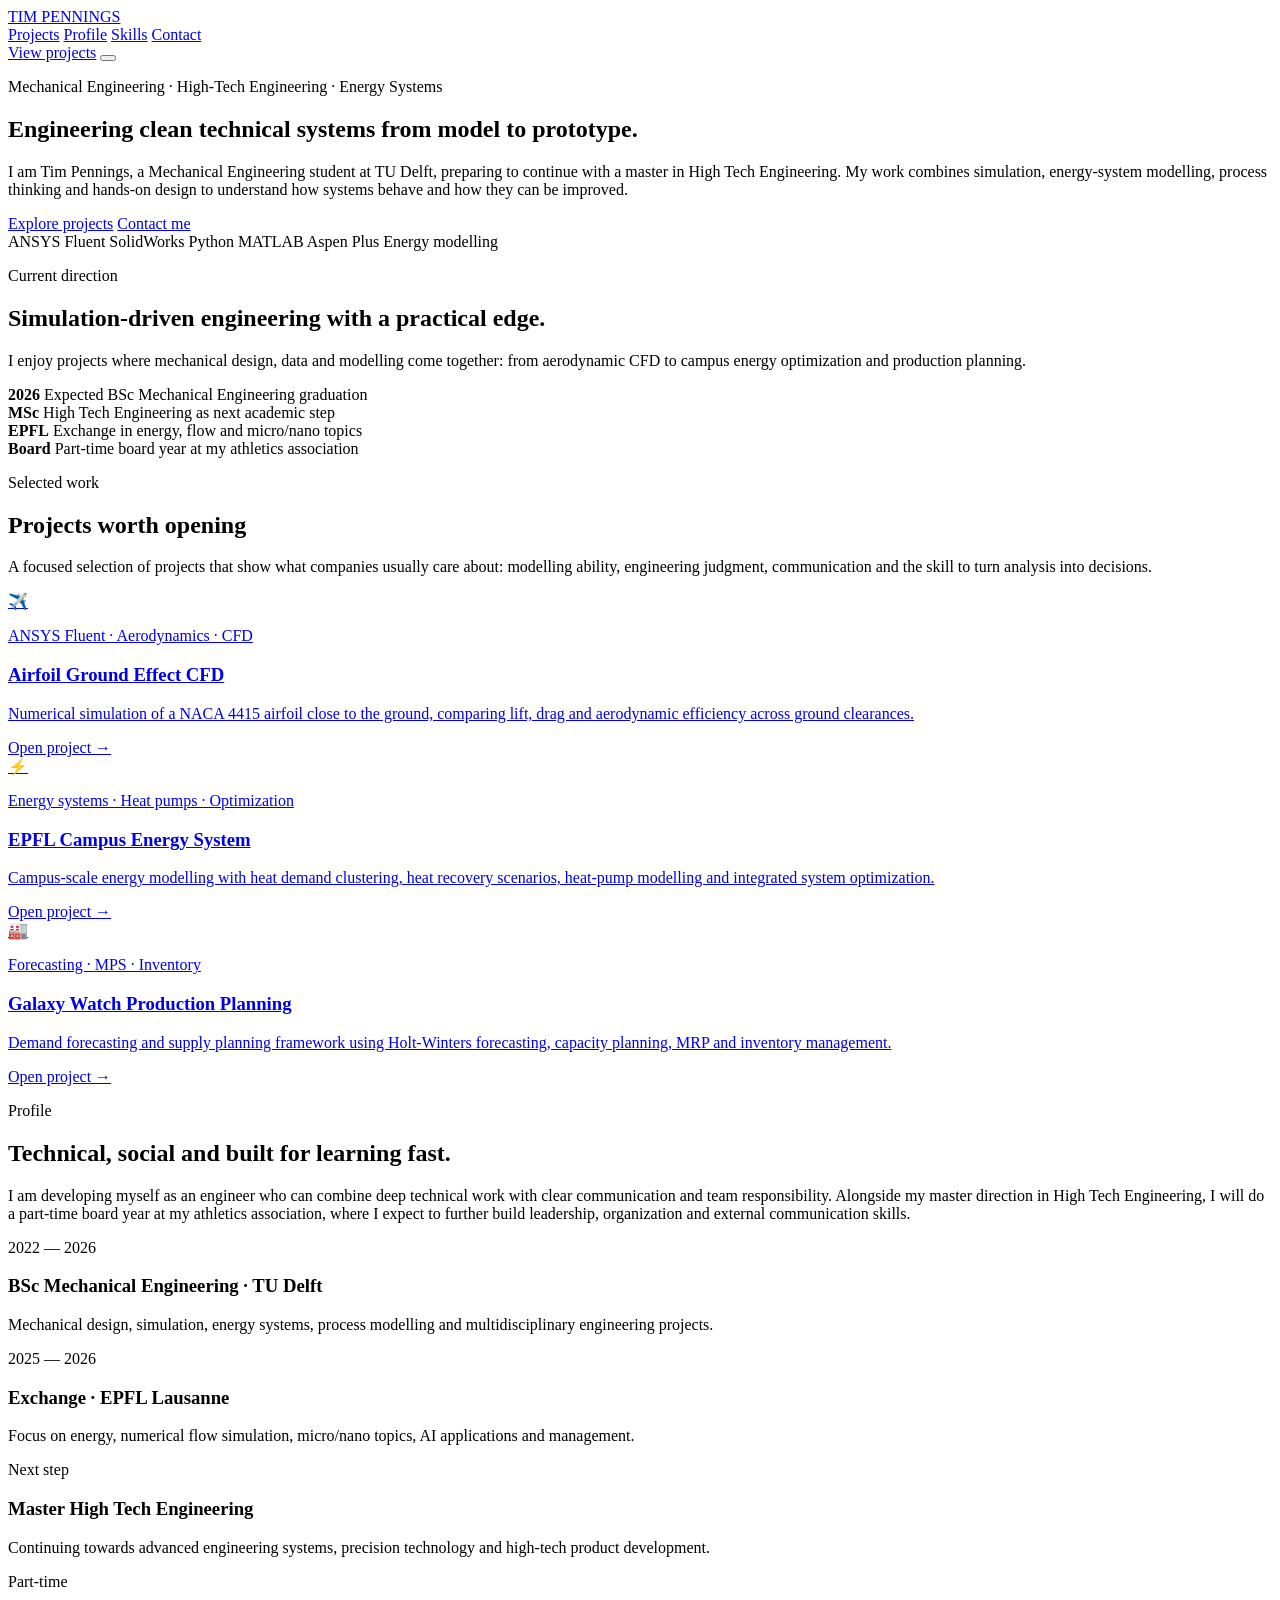
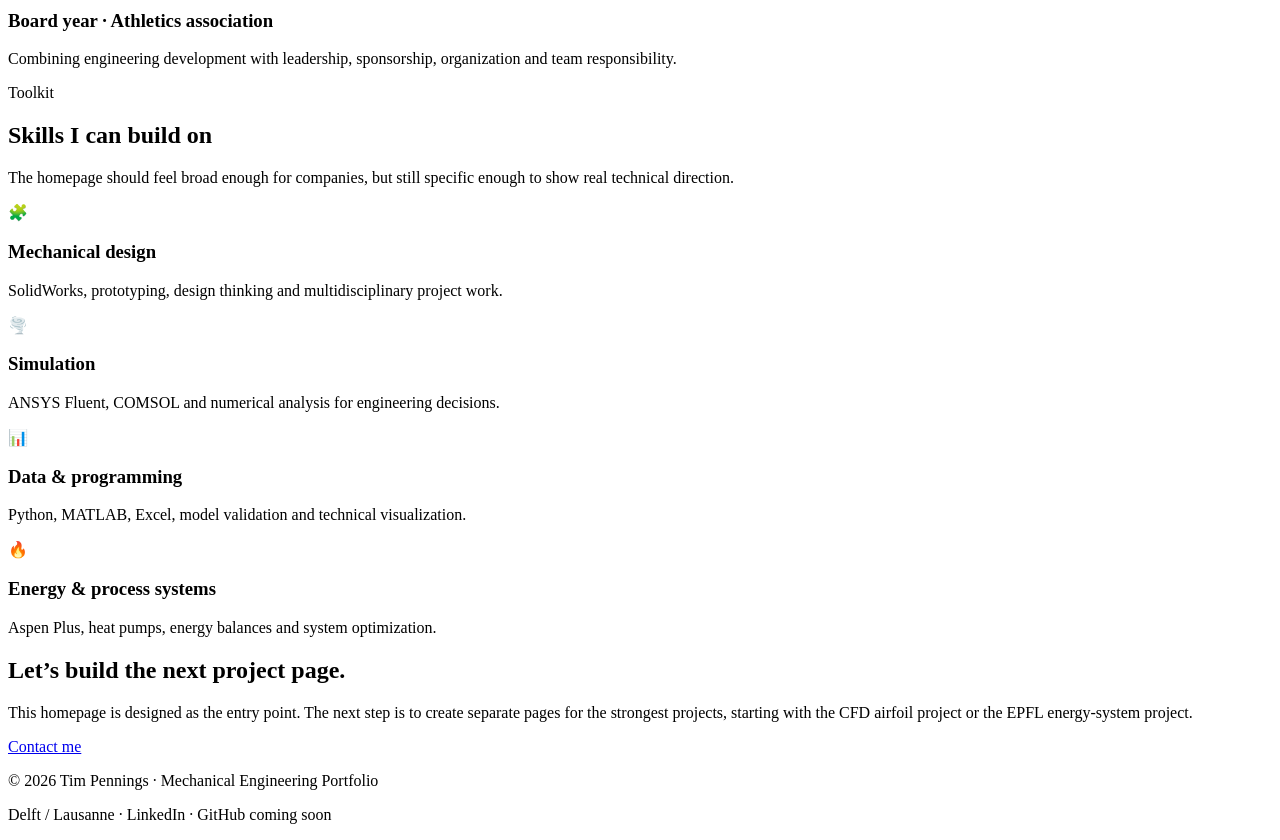
==== Portfolio-Website/index.html @ 26340cb0 "Initial portfolio structure" ====
<!DOCTYPE html>
<html lang="en">
<head>
  <meta charset="UTF-8" />
  <meta name="viewport" content="width=device-width, initial-scale=1.0" />

  <title>Tim Pennings | Mechanical Engineering Portfolio</title>
  <meta
    name="description"
    content="Portfolio of Tim Pennings, Mechanical Engineering student focused on simulation, energy systems, process modelling and high-tech engineering."
  />

  <!-- Fonts -->
  <link rel="preload" href="assets/fonts/inter.woff2" as="font" type="font/woff2" crossorigin />

  <!-- CSS -->
  <link rel="stylesheet" href="assets/css/normalize.css" />
  <link rel="stylesheet" href="assets/css/styles.css" />
</head>

<body>
  <header class="site-header">
    <div class="container nav-wrapper">
      <a href="index.html" class="logo" aria-label="Tim Pennings homepage">
        TIM PENNINGS
      </a>

      <nav class="main-nav" aria-label="Main navigation">
        <a href="#projects">Projects</a>
        <a href="#profile">Profile</a>
        <a href="#skills">Skills</a>
        <a href="#contact">Contact</a>
      </nav>

      <a href="#projects" class="btn btn-small btn-outline">View projects</a>

      <button class="mobile-menu-button" aria-label="Open navigation" aria-expanded="false">
        <span></span>
        <span></span>
      </button>
    </div>
  </header>

  <main>
    <!-- HERO -->
    <section class="hero section-padding" id="home">
      <div class="container hero-grid">
        <div class="hero-content fade-in">
          <p class="eyebrow">
            <span class="status-dot"></span>
            Mechanical Engineering · High-Tech Engineering · Energy Systems
          </p>

          <h1>
            Engineering clean technical systems from
            <span>model to prototype.</span>
          </h1>

          <p class="hero-intro">
            I am Tim Pennings, a Mechanical Engineering student at TU Delft, preparing to continue with a master in High Tech Engineering. My work combines simulation, energy-system modelling, process thinking and hands-on design to understand how systems behave and how they can be improved.
          </p>

          <div class="hero-actions">
            <a href="#projects" class="btn btn-primary">Explore projects</a>
            <a href="#contact" class="btn btn-outline">Contact me</a>
          </div>

          <div class="tag-list" aria-label="Tools and technical interests">
            <span>ANSYS Fluent</span>
            <span>SolidWorks</span>
            <span>Python</span>
            <span>MATLAB</span>
            <span>Aspen Plus</span>
            <span>Energy modelling</span>
          </div>
        </div>

        <aside class="hero-card fade-in" aria-label="Profile summary">
          <div class="window-bar">
            <span class="window-dot red"></span>
            <span class="window-dot yellow"></span>
            <span class="window-dot green"></span>
          </div>

          <div class="hero-card-content">
            <p class="card-label">Current direction</p>
            <h2>Simulation-driven engineering with a practical edge.</h2>
            <p>
              I enjoy projects where mechanical design, data and modelling come together: from aerodynamic CFD to campus energy optimization and production planning.
            </p>

            <div class="stats-grid">
              <div class="stat-card">
                <strong>2026</strong>
                <span>Expected BSc Mechanical Engineering graduation</span>
              </div>

              <div class="stat-card">
                <strong>MSc</strong>
                <span>High Tech Engineering as next academic step</span>
              </div>

              <div class="stat-card">
                <strong>EPFL</strong>
                <span>Exchange in energy, flow and micro/nano topics</span>
              </div>

              <div class="stat-card">
                <strong>Board</strong>
                <span>Part-time board year at my athletics association</span>
              </div>
            </div>
          </div>
        </aside>
      </div>
    </section>

    <!-- PROJECTS -->
    <section class="section-padding" id="projects">
      <div class="container">
        <div class="section-heading fade-in">
          <div>
            <p class="section-kicker">Selected work</p>
            <h2>Projects worth opening</h2>
          </div>

          <p>
            A focused selection of projects that show what companies usually care about: modelling ability, engineering judgment, communication and the skill to turn analysis into decisions.
          </p>
        </div>

        <div class="project-grid">
          <a href="projects/airfoil-ground-effect.html" class="project-card fade-in">
            <div>
              <div class="project-icon">✈️</div>
              <p class="project-tag">ANSYS Fluent · Aerodynamics · CFD</p>
              <h3>Airfoil Ground Effect CFD</h3>
              <p>
                Numerical simulation of a NACA 4415 airfoil close to the ground, comparing lift, drag and aerodynamic efficiency across ground clearances.
              </p>
            </div>
            <span class="project-link">Open project →</span>
          </a>

          <a href="projects/epfl-energy-system.html" class="project-card fade-in">
            <div>
              <div class="project-icon">⚡</div>
              <p class="project-tag">Energy systems · Heat pumps · Optimization</p>
              <h3>EPFL Campus Energy System</h3>
              <p>
                Campus-scale energy modelling with heat demand clustering, heat recovery scenarios, heat-pump modelling and integrated system optimization.
              </p>
            </div>
            <span class="project-link">Open project →</span>
          </a>

          <a href="projects/production-planning.html" class="project-card fade-in">
            <div>
              <div class="project-icon">🏭</div>
              <p class="project-tag">Forecasting · MPS · Inventory</p>
              <h3>Galaxy Watch Production Planning</h3>
              <p>
                Demand forecasting and supply planning framework using Holt-Winters forecasting, capacity planning, MRP and inventory management.
              </p>
            </div>
            <span class="project-link">Open project →</span>
          </a>
        </div>
      </div>
    </section>

    <!-- PROFILE -->
    <section class="section-padding" id="profile">
      <div class="container profile-grid fade-in">
        <div>
          <p class="section-kicker">Profile</p>
          <h2>Technical, social and built for learning fast.</h2>
          <p>
            I am developing myself as an engineer who can combine deep technical work with clear communication and team responsibility. Alongside my master direction in High Tech Engineering, I will do a part-time board year at my athletics association, where I expect to further build leadership, organization and external communication skills.
          </p>
        </div>

        <div class="timeline">
          <article class="timeline-item">
            <time>2022 — 2026</time>
            <h3>BSc Mechanical Engineering · TU Delft</h3>
            <p>Mechanical design, simulation, energy systems, process modelling and multidisciplinary engineering projects.</p>
          </article>

          <article class="timeline-item">
            <time>2025 — 2026</time>
            <h3>Exchange · EPFL Lausanne</h3>
            <p>Focus on energy, numerical flow simulation, micro/nano topics, AI applications and management.</p>
          </article>

          <article class="timeline-item">
            <time>Next step</time>
            <h3>Master High Tech Engineering</h3>
            <p>Continuing towards advanced engineering systems, precision technology and high-tech product development.</p>
          </article>

          <article class="timeline-item">
            <time>Part-time</time>
            <h3>Board year · Athletics association</h3>
            <p>Combining engineering development with leadership, sponsorship, organization and team responsibility.</p>
          </article>
        </div>
      </div>
    </section>

    <!-- SKILLS -->
    <section class="section-padding" id="skills">
      <div class="container">
        <div class="section-heading fade-in">
          <div>
            <p class="section-kicker">Toolkit</p>
            <h2>Skills I can build on</h2>
          </div>

          <p>
            The homepage should feel broad enough for companies, but still specific enough to show real technical direction.
          </p>
        </div>

        <div class="skills-grid">
          <article class="skill-card fade-in">
            <span>🧩</span>
            <h3>Mechanical design</h3>
            <p>SolidWorks, prototyping, design thinking and multidisciplinary project work.</p>
          </article>

          <article class="skill-card fade-in">
            <span>🌪️</span>
            <h3>Simulation</h3>
            <p>ANSYS Fluent, COMSOL and numerical analysis for engineering decisions.</p>
          </article>

          <article class="skill-card fade-in">
            <span>📊</span>
            <h3>Data & programming</h3>
            <p>Python, MATLAB, Excel, model validation and technical visualization.</p>
          </article>

          <article class="skill-card fade-in">
            <span>🔥</span>
            <h3>Energy & process systems</h3>
            <p>Aspen Plus, heat pumps, energy balances and system optimization.</p>
          </article>
        </div>
      </div>
    </section>

    <!-- CONTACT -->
    <section class="section-padding" id="contact">
      <div class="container">
        <div class="contact-card fade-in">
          <div>
            <h2>Let’s build the next project page.</h2>
            <p>
              This homepage is designed as the entry point. The next step is to create separate pages for the strongest projects, starting with the CFD airfoil project or the EPFL energy-system project.
            </p>
          </div>

          <a href="mailto:tim.pennings@example.com" class="btn btn-dark">Contact me</a>
        </div>
      </div>
    </section>
  </main>

  <footer class="site-footer">
    <div class="container footer-inner">
      <p>© 2026 Tim Pennings · Mechanical Engineering Portfolio</p>
      <p>Delft / Lausanne · LinkedIn · GitHub coming soon</p>
    </div>
  </footer>

  <!-- JavaScript -->
  <script src="assets/js/main.js"></script>
</body>
</html>
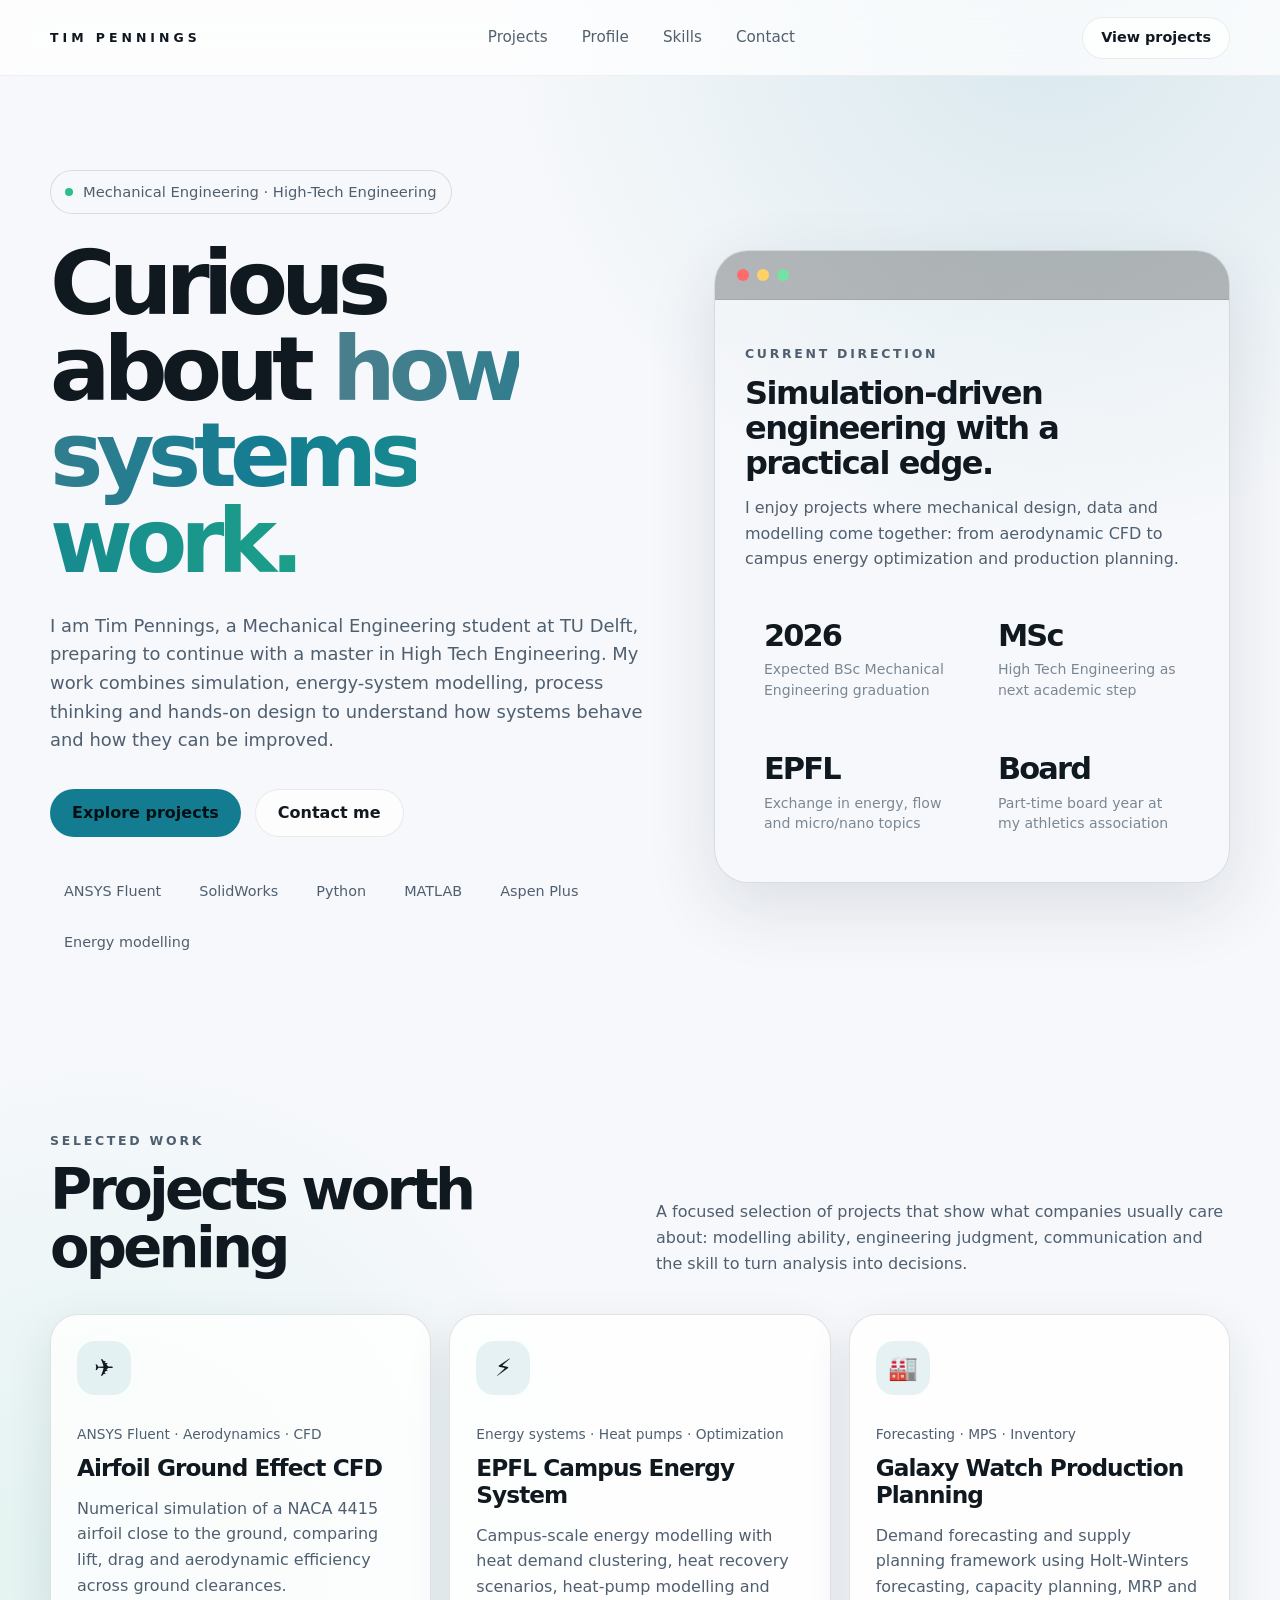
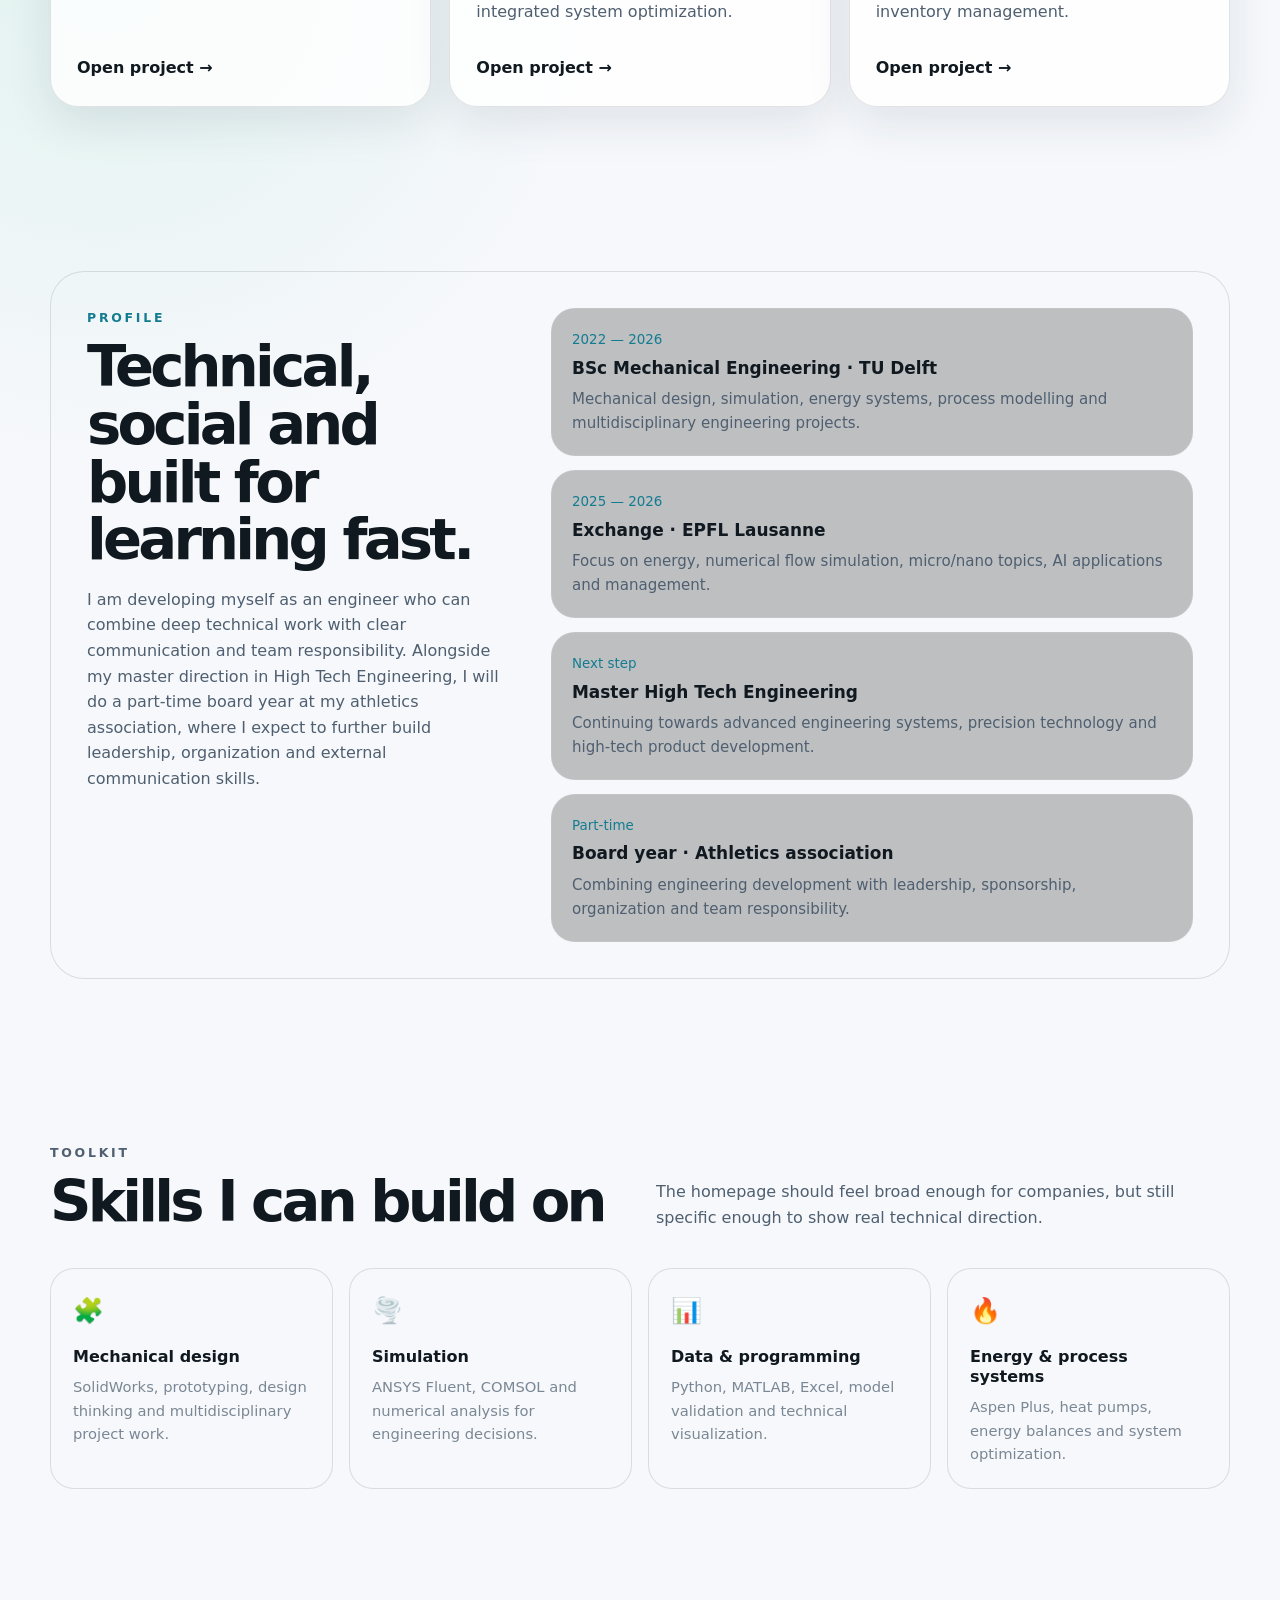
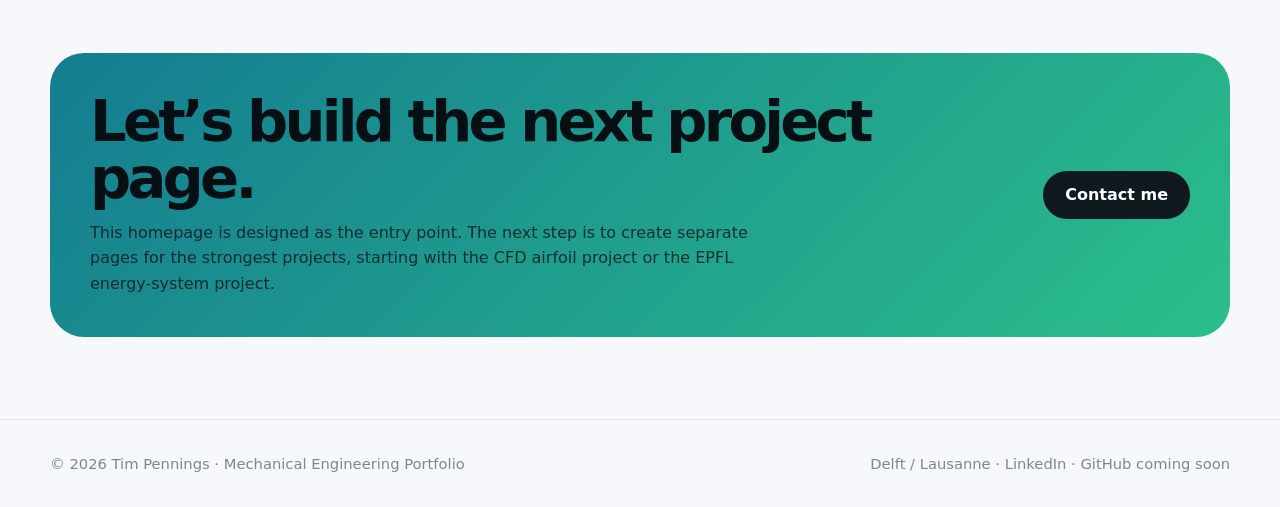
==== commit 9ca88b42: "Update portfolio website" ====
--- a/Portfolio-Website/index.html
+++ b/Portfolio-Website/index.html
@@ -48,13 +48,13 @@
         <div class="hero-content fade-in">
           <p class="eyebrow">
             <span class="status-dot"></span>
-            Mechanical Engineering · High-Tech Engineering · Energy Systems
-          </p>
-
-          <h1>
-            Engineering clean technical systems from
-            <span>model to prototype.</span>
-          </h1>
+            Mechanical Engineering · High-Tech Engineering
+          </p>
+
+            <h1>
+                Curious about
+                <span>how systems work.</span>
+            </h1>
 
           <p class="hero-intro">
             I am Tim Pennings, a Mechanical Engineering student at TU Delft, preparing to continue with a master in High Tech Engineering. My work combines simulation, energy-system modelling, process thinking and hands-on design to understand how systems behave and how they can be improved.
--- a/Portfolio-Website/assets/css/styles.css
+++ b/Portfolio-Website/assets/css/styles.css
@@ -0,0 +1,922 @@
+/* =========================================================
+   Tim Pennings Portfolio — styles.css
+   Path: assets/css/styles.css
+   ========================================================= */
+
+:root {
+  --bg: #f6f8fb;
+  --bg-soft: #ffffff;
+  --bg-softer: #eef3f8;
+
+  --text: #101820;
+  --text-muted: #4f5f70;
+  --text-soft: #7a8794;
+
+  --accent: #147c91;
+  --accent-soft: rgba(20, 124, 145, 0.10);
+  --accent-green: #2bbf8a;
+
+  --card: rgba(255, 255, 255, 0.82);
+  --card-hover: rgba(255, 255, 255, 1);
+  --border: rgba(16, 24, 32, 0.12);
+  --border-soft: rgba(16, 24, 32, 0.08);
+
+  --black: #101820;
+  --white: #ffffff;
+
+  --radius-sm: 14px;
+  --radius-md: 20px;
+  --radius-lg: 28px;
+  --radius-xl: 34px;
+
+  --shadow: 0 24px 70px rgba(30, 45, 65, 0.12);
+  --shadow-soft: 0 16px 45px rgba(30, 45, 65, 0.10);
+
+  --max-width: 1180px;
+  --header-height: 76px;
+}
+
+/* -------------------------
+   Base
+------------------------- */
+
+* {
+  box-sizing: border-box;
+  margin: 0;
+  padding: 0;
+}
+
+html {
+  scroll-behavior: smooth;
+}
+
+body {
+  min-height: 100vh;
+  font-family: Inter, ui-sans-serif, system-ui, -apple-system, BlinkMacSystemFont, "Segoe UI", sans-serif;
+  background:
+    radial-gradient(circle at 82% 0%, rgba(20, 124, 145, 0.13), transparent 34rem),
+    radial-gradient(circle at 8% 42%, rgba(43, 191, 138, 0.10), transparent 31rem),
+    var(--bg);
+  color: var(--text);
+  line-height: 1.6;
+  overflow-x: hidden;
+}
+
+body::before {
+  content: "";
+  position: fixed;
+  inset: 0;
+  pointer-events: none;
+  z-index: -1;
+  background-image:
+    linear-gradient(rgba(255, 255, 255, 0.035) 1px, transparent 1px),
+    linear-gradient(90deg, rgba(255, 255, 255, 0.035) 1px, transparent 1px);
+  background-size: 72px 72px;
+  mask-image: radial-gradient(ellipse at top, black 0%, transparent 72%);
+}
+
+img,
+picture,
+video,
+canvas,
+svg {
+  display: block;
+  max-width: 100%;
+}
+
+a {
+  color: inherit;
+  text-decoration: none;
+}
+
+button,
+input,
+textarea,
+select {
+  font: inherit;
+}
+
+button {
+  border: 0;
+  background: none;
+}
+
+::selection {
+  background: var(--accent);
+  color: var(--black);
+}
+
+/* -------------------------
+   Layout helpers
+------------------------- */
+
+.container {
+  width: min(100% - 40px, var(--max-width));
+  margin-inline: auto;
+}
+
+.section-padding {
+  padding: 82px 0;
+}
+
+.section-heading {
+  display: grid;
+  grid-template-columns: 1fr 1fr;
+  gap: 32px;
+  align-items: end;
+  margin-bottom: 38px;
+}
+
+.section-heading p {
+  max-width: 610px;
+  justify-self: end;
+  color: var(--text-muted);
+}
+
+.section-kicker,
+.card-label {
+  color: var(--accent);
+  text-transform: uppercase;
+  letter-spacing: 0.22em;
+  font-size: 0.78rem;
+  font-weight: 800;
+  margin-bottom: 10px;
+}
+
+.section-heading h2,
+.profile-grid h2,
+.contact-card h2 {
+  font-size: clamp(2.2rem, 4.5vw, 4rem);
+  line-height: 1;
+  letter-spacing: -0.065em;
+}
+
+/* -------------------------
+   Header / navigation
+------------------------- */
+
+.site-header {
+  position: sticky;
+  top: 0;
+  z-index: 100;
+
+  height: var(--header-height);
+
+  background: rgba(255, 255, 255, 0.72);
+
+  backdrop-filter: blur(22px);
+  -webkit-backdrop-filter: blur(22px);
+
+  border-bottom: 1px solid rgba(16, 24, 32, 0.05);
+
+  transition:
+    background 0.25s ease,
+    box-shadow 0.25s ease,
+    border-color 0.25s ease;
+}
+.site-header.scrolled {
+  background: rgba(255, 255, 255, 0.9);
+
+  box-shadow:
+    0 8px 30px rgba(15, 23, 42, 0.06);
+
+  border-bottom: 1px solid rgba(16, 24, 32, 0.08);
+}
+.nav-wrapper {
+  height: 100%;
+  display: flex;
+  align-items: center;
+  justify-content: space-between;
+  gap: 24px;
+}
+
+.logo {
+  font-size: 0.78rem;
+  font-weight: 800;
+  letter-spacing: 0.32em;
+
+  color: #0f1720;
+
+  white-space: nowrap;
+
+  transition: opacity 0.2s ease;
+}
+
+.logo:hover {
+  opacity: 0.72;
+}
+
+.main-nav {
+  display: flex;
+  align-items: center;
+  gap: 34px;
+
+  color: #52606d;
+
+  font-size: 0.95rem;
+  font-weight: 500;
+}
+
+.main-nav a {
+  position: relative;
+  transition: color 0.2s ease;
+}
+
+.main-nav a:hover {
+  color: #101820;
+}
+
+.main-nav a::after {
+  content: "";
+
+  position: absolute;
+  left: 0;
+  bottom: -8px;
+
+  width: 100%;
+  height: 2px;
+
+  background: var(--accent);
+
+  transform: scaleX(0);
+  transform-origin: center;
+
+  transition: transform 0.2s ease;
+}
+
+.main-nav a:hover::after,
+.main-nav a.active::after {
+  transform: scaleX(1);
+}
+
+
+.main-nav a:hover {
+  color: var(--text);
+}
+
+.mobile-menu-button {
+  display: none;
+  width: 44px;
+  height: 44px;
+  border-radius: 999px;
+  border: 1px solid var(--border);
+  cursor: pointer;
+}
+
+.mobile-menu-button span {
+  display: block;
+  width: 18px;
+  height: 2px;
+  margin: 4px auto;
+  background: var(--text);
+  border-radius: 99px;
+  transition: transform 0.2s ease, opacity 0.2s ease;
+}
+
+body.nav-open .mobile-menu-button span:first-child {
+  transform: translateY(3px) rotate(45deg);
+}
+
+body.nav-open .mobile-menu-button span:last-child {
+  transform: translateY(-3px) rotate(-45deg);
+}
+
+/* -------------------------
+   Buttons
+------------------------- */
+
+.btn {
+  display: inline-flex;
+  align-items: center;
+  justify-content: center;
+  min-height: 48px;
+  padding: 13px 22px;
+  border-radius: 999px;
+  font-weight: 750;
+  line-height: 1;
+  cursor: pointer;
+  transition:
+    transform 0.2s ease,
+    background 0.2s ease,
+    border-color 0.2s ease,
+    color 0.2s ease;
+}
+
+.btn:hover {
+  transform: translateY(-2px);
+}
+
+.btn-small {
+  min-height: 42px;
+  padding: 11px 18px;
+  font-size: 0.9rem;
+}
+
+.btn-primary {
+  background: var(--accent);
+  color: #031015;
+}
+
+.btn-primary:hover {
+  background: #9af1ff;
+}
+
+.btn-outline {
+  border: 1px solid rgba(16, 24, 32, 0.08);
+
+  background: rgba(255, 255, 255, 0.72);
+
+  color: #101820;
+
+  font-weight: 650;
+}
+
+.btn-outline:hover {
+  background: white;
+
+  border-color: rgba(16, 24, 32, 0.12);
+
+  box-shadow:
+    0 10px 30px rgba(15, 23, 42, 0.06);
+}
+
+.btn-dark {
+  background: var(--black);
+  color: var(--white);
+}
+
+.btn-dark:hover {
+  background: #121821;
+}
+
+/* -------------------------
+   Hero
+------------------------- */
+
+.hero {
+  padding-top: 94px;
+  padding-bottom: 86px;
+}
+
+.hero-grid {
+  display: grid;
+  grid-template-columns: 1.08fr 0.92fr;
+  gap: 58px;
+  align-items: center;
+}
+
+.eyebrow {
+  display: inline-flex;
+  align-items: center;
+  gap: 10px;
+  width: fit-content;
+  padding: 9px 14px;
+  margin-bottom: 26px;
+  border: 1px solid var(--border);
+  border-radius: 999px;
+  background: rgba(255, 255, 255, 0.055);
+  color: var(--text-muted);
+  font-size: 0.92rem;
+}
+
+.status-dot {
+  width: 8px;
+  height: 8px;
+  flex: 0 0 8px;
+  border-radius: 999px;
+  background: var(--accent-green);
+  box-shadow: 0 0 0 0 rgba(152, 245, 208, 0.8);
+  animation: pulse 2s infinite;
+}
+
+@keyframes pulse {
+  70% {
+    box-shadow: 0 0 0 10px rgba(152, 245, 208, 0);
+  }
+
+  100% {
+    box-shadow: 0 0 0 0 rgba(152, 245, 208, 0);
+  }
+}
+
+.hero h1 {
+  max-width: 810px;
+  font-size: clamp(3rem, 7vw, 5.8rem);
+  line-height: 0.96;
+  letter-spacing: -0.078em;
+  font-weight: 850;
+}
+
+.hero h1 span {
+  background: linear-gradient(
+    90deg,
+    #4b7f8c,
+    #147c91,
+    #1c9f89
+  );
+
+  -webkit-background-clip: text;
+  background-clip: text;
+  color: transparent;
+}
+.hero-intro {
+  max-width: 700px;
+  margin-top: 28px;
+  color: var(--text-muted);
+  font-size: 1.12rem;
+}
+
+.hero-actions {
+  display: flex;
+  flex-wrap: wrap;
+  gap: 14px;
+  margin-top: 34px;
+}
+
+.tag-list {
+  display: flex;
+  flex-wrap: wrap;
+  gap: 10px;
+  margin-top: 34px;
+}
+
+.tag-list span {
+  padding: 8px 13px;
+  border-radius: 999px;
+  border: 1px solid rgba(255, 255, 255, 0.1);
+  background: rgba(255, 255, 255, 0.035);
+  color: var(--text-muted);
+  font-size: 0.9rem;
+}
+
+.hero-card {
+  overflow: hidden;
+  border-radius: var(--radius-xl);
+  border: 1px solid var(--border);
+  background: linear-gradient(145deg, rgba(255, 255, 255, 0.09), rgba(255, 255, 255, 0.035));
+  box-shadow: var(--shadow);
+}
+
+.window-bar {
+  display: flex;
+  gap: 8px;
+  padding: 18px 22px;
+  border-bottom: 1px solid var(--border-soft);
+  background: rgba(0, 0, 0, 0.26);
+}
+
+.window-dot {
+  width: 12px;
+  height: 12px;
+  border-radius: 999px;
+}
+
+.window-dot.red {
+  background: #ff6b6b;
+}
+
+.window-dot.yellow {
+  background: #ffd166;
+}
+
+.window-dot.green {
+  background: #73e2a7;
+}
+
+.hero-card-content {
+  padding: 30px;
+}
+
+.hero-card h2 {
+  margin-top: 12px;
+  font-size: 2rem;
+  line-height: 1.1;
+  letter-spacing: -0.045em;
+}
+
+.hero-card p {
+  margin-top: 14px;
+  color: var(--text-muted);
+}
+
+.stats-grid {
+  display: grid;
+  grid-template-columns: repeat(2, minmax(0, 1fr));
+  gap: 14px;
+  margin-top: 28px;
+}
+
+.stat-card {
+  padding: 18px;
+  border-radius: 22px;
+  border: 1px solid rgba(255, 255, 255, 0.09);
+  background: rgba(255, 255, 255, 0.055);
+}
+
+.stat-card strong {
+  display: block;
+  font-size: 1.9rem;
+  line-height: 1.1;
+  letter-spacing: -0.06em;
+}
+
+.stat-card span {
+  display: block;
+  margin-top: 7px;
+  color: var(--text-soft);
+  font-size: 0.88rem;
+  line-height: 1.45;
+}
+
+/* -------------------------
+   Projects
+------------------------- */
+
+.project-grid {
+  display: grid;
+  grid-template-columns: repeat(3, minmax(0, 1fr));
+  gap: 18px;
+}
+
+.project-card {
+  min-height: 320px;
+  display: flex;
+  flex-direction: column;
+  justify-content: space-between;
+  padding: 26px;
+  border-radius: var(--radius-lg);
+  border: 1px solid var(--border);
+  background: var(--card);
+  box-shadow: var(--shadow-soft);
+  transition:
+    transform 0.25s ease,
+    background 0.25s ease,
+    border-color 0.25s ease;
+}
+
+.project-card:hover {
+  transform: translateY(-8px);
+  background: var(--card-hover);
+  border-color: rgba(110, 231, 249, 0.35);
+}
+
+.project-icon {
+  width: 54px;
+  height: 54px;
+  display: grid;
+  place-items: center;
+  margin-bottom: 28px;
+  border-radius: 18px;
+  background: var(--accent-soft);
+  font-size: 1.5rem;
+}
+
+.project-tag {
+  margin-bottom: 10px;
+  color: var(--accent);
+  font-size: 0.86rem;
+}
+
+.project-card h3 {
+  font-size: 1.45rem;
+  line-height: 1.15;
+  letter-spacing: -0.04em;
+}
+
+.project-card p {
+  margin-top: 14px;
+  color: var(--text-muted);
+}
+
+.project-link {
+  display: inline-block;
+  margin-top: 30px;
+  color: var(--text);
+  font-weight: 750;
+}
+
+/* -------------------------
+   Profile / timeline
+------------------------- */
+
+.profile-grid {
+  display: grid;
+  grid-template-columns: 0.8fr 1.2fr;
+  gap: 36px;
+  padding: 36px;
+  border-radius: var(--radius-xl);
+  border: 1px solid var(--border);
+  background: rgba(255, 255, 255, 0.045);
+}
+
+.profile-grid > div:first-child p:not(.section-kicker) {
+  margin-top: 18px;
+  color: var(--text-muted);
+}
+
+.timeline {
+  display: grid;
+  gap: 14px;
+}
+
+.timeline-item {
+  padding: 20px;
+  border-radius: 24px;
+  border: 1px solid rgba(255, 255, 255, 0.085);
+  background: rgba(0, 0, 0, 0.23);
+}
+
+.timeline-item time {
+  display: block;
+  margin-bottom: 7px;
+  color: var(--accent);
+  font-size: 0.84rem;
+}
+
+.timeline-item h3 {
+  font-size: 1.06rem;
+  line-height: 1.25;
+}
+
+.timeline-item p {
+  margin-top: 8px;
+  color: var(--text-muted);
+  font-size: 0.94rem;
+}
+
+/* -------------------------
+   Skills
+------------------------- */
+
+.skills-grid {
+  display: grid;
+  grid-template-columns: repeat(4, minmax(0, 1fr));
+  gap: 16px;
+}
+
+.skill-card {
+  min-height: 220px;
+  padding: 22px;
+  border-radius: 24px;
+  border: 1px solid var(--border);
+  background: rgba(255, 255, 255, 0.045);
+  transition:
+    transform 0.25s ease,
+    background 0.25s ease,
+    border-color 0.25s ease;
+}
+
+.skill-card:hover {
+  transform: translateY(-6px);
+  background: rgba(255, 255, 255, 0.07);
+  border-color: rgba(255, 255, 255, 0.18);
+}
+
+.skill-card span {
+  display: block;
+  font-size: 1.55rem;
+}
+
+.skill-card h3 {
+  margin-top: 16px;
+  font-size: 1rem;
+  line-height: 1.25;
+}
+
+.skill-card p {
+  margin-top: 8px;
+  color: var(--text-soft);
+  font-size: 0.92rem;
+}
+
+/* -------------------------
+   Contact
+------------------------- */
+
+.contact-card {
+  display: grid;
+  grid-template-columns: 1fr auto;
+  align-items: center;
+  gap: 24px;
+  padding: 40px;
+  border-radius: var(--radius-xl);
+  background: linear-gradient(135deg, var(--accent), var(--accent-green));
+  color: #061014;
+}
+
+.contact-card p {
+  max-width: 680px;
+  margin-top: 12px;
+  color: rgba(6, 16, 20, 0.78);
+}
+
+/* -------------------------
+   Footer
+------------------------- */
+
+.site-footer {
+  border-top: 1px solid var(--border-soft);
+  color: var(--text-soft);
+}
+
+.footer-inner {
+  display: flex;
+  align-items: center;
+  justify-content: space-between;
+  gap: 18px;
+  padding: 32px 0;
+  font-size: 0.92rem;
+}
+
+/* -------------------------
+   Animations
+------------------------- */
+
+.fade-in {
+  opacity: 0;
+  transform: translateY(24px);
+  transition:
+    opacity 0.7s ease,
+    transform 0.7s ease;
+}
+
+.fade-in.visible {
+  opacity: 1;
+  transform: translateY(0);
+}
+
+@media (prefers-reduced-motion: reduce) {
+  html {
+    scroll-behavior: auto;
+  }
+
+  *,
+  *::before,
+  *::after {
+    animation-duration: 0.001ms !important;
+    animation-iteration-count: 1 !important;
+    transition-duration: 0.001ms !important;
+  }
+
+  .fade-in {
+    opacity: 1;
+    transform: none;
+  }
+}
+
+/* -------------------------
+   Responsive
+------------------------- */
+
+@media (max-width: 980px) {
+  .hero-grid,
+  .section-heading,
+  .profile-grid,
+  .contact-card {
+    grid-template-columns: 1fr;
+  }
+
+  .section-heading p {
+    justify-self: start;
+  }
+
+  .project-grid {
+    grid-template-columns: 1fr;
+  }
+
+  .skills-grid {
+    grid-template-columns: repeat(2, minmax(0, 1fr));
+  }
+
+  .hero-card {
+    max-width: 680px;
+  }
+}
+
+@media (max-width: 760px) {
+  :root {
+    --header-height: 68px;
+  }
+
+  .container {
+    width: min(100% - 28px, var(--max-width));
+  }
+
+  .site-header .btn-small {
+    display: none;
+  }
+
+  .mobile-menu-button {
+    display: block;
+  }
+
+  .main-nav {
+    position: fixed;
+    top: var(--header-height);
+    left: 14px;
+    right: 14px;
+    display: grid;
+    gap: 0;
+    padding: 12px;
+    border: 1px solid var(--border);
+    border-radius: 22px;
+    background: rgba(8, 11, 16, 0.96);
+    box-shadow: var(--shadow);
+    opacity: 0;
+    transform: translateY(-10px);
+    pointer-events: none;
+    transition:
+      opacity 0.2s ease,
+      transform 0.2s ease;
+  }
+
+  body.nav-open .main-nav {
+    opacity: 1;
+    transform: translateY(0);
+    pointer-events: auto;
+  }
+
+  .main-nav a {
+    padding: 14px 12px;
+    border-radius: 14px;
+  }
+
+  .main-nav a:hover {
+    background: rgba(255, 255, 255, 0.06);
+  }
+
+  .hero {
+    padding-top: 60px;
+    padding-bottom: 54px;
+  }
+
+  .section-padding {
+    padding: 58px 0;
+  }
+
+  .hero h1 {
+    font-size: clamp(3rem, 16vw, 5rem);
+  }
+
+  .hero-intro {
+    font-size: 1rem;
+  }
+
+  .hero-actions {
+    flex-direction: column;
+  }
+
+  .hero-actions .btn,
+  .contact-card .btn {
+    width: 100%;
+  }
+
+  .stats-grid,
+  .skills-grid {
+    grid-template-columns: 1fr;
+  }
+
+  .hero-card-content,
+  .profile-grid,
+  .contact-card {
+    padding: 24px;
+  }
+
+  .footer-inner {
+    flex-direction: column;
+    align-items: flex-start;
+  }
+}
+
+@media (max-width: 430px) {
+  .eyebrow {
+    align-items: flex-start;
+    border-radius: 18px;
+    line-height: 1.4;
+  }
+
+  .logo {
+    font-size: 0.76rem;
+    letter-spacing: 0.2em;
+  }
+
+  .project-card,
+  .skill-card {
+    padding: 22px;
+  }
+}
+
+.project-hero-image {
+  width: 100%;
+
+  border-radius: 28px;
+
+  border: 1px solid rgba(16, 24, 32, 0.08);
+
+  box-shadow:
+    0 24px 60px rgba(15, 23, 42, 0.10);
+
+  object-fit: cover;
+
+  background: white;
+}
